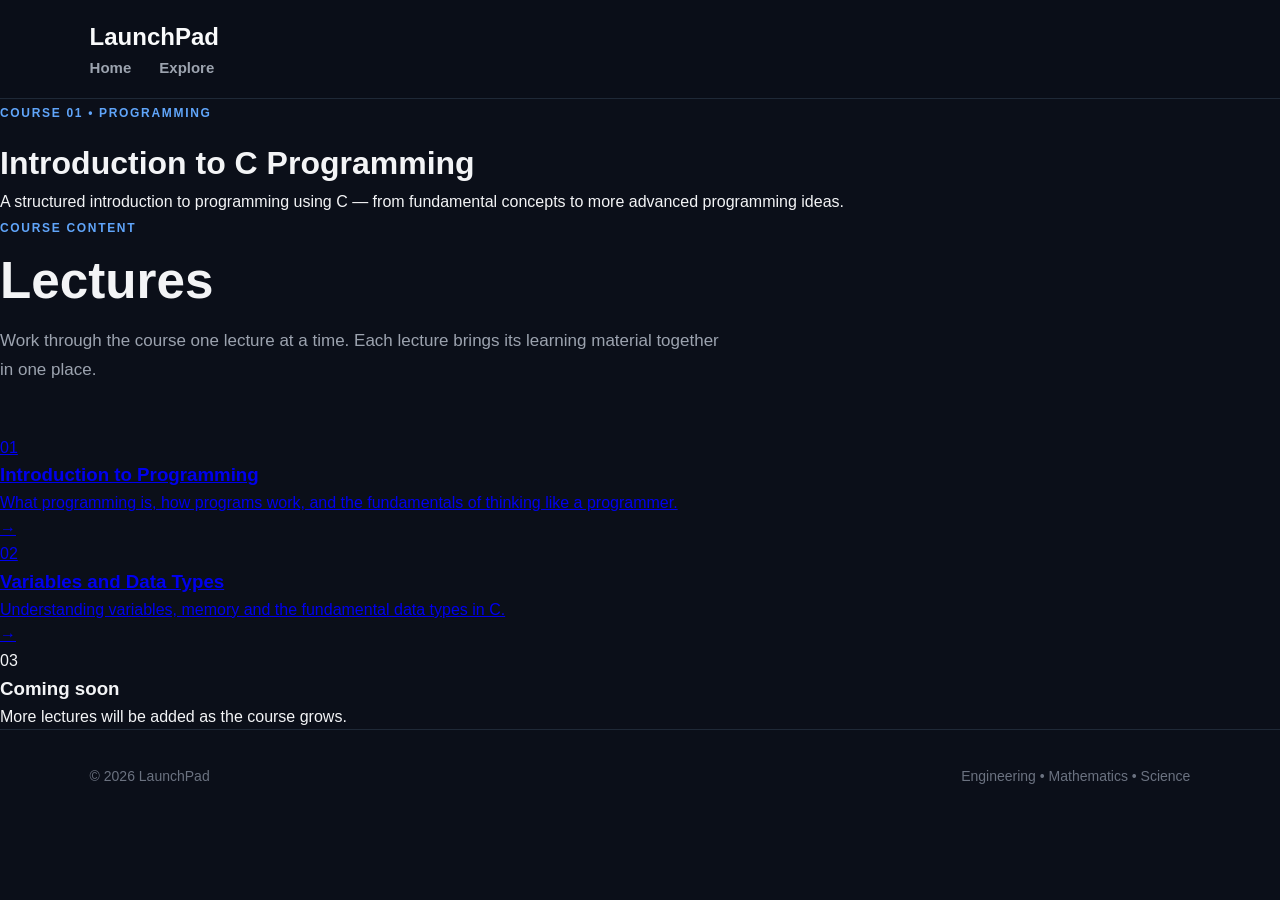
==== courses/introduction-to-c/index.html @ 58fcade0 "Create index.html" ====
<!DOCTYPE html>
<html lang="en">
<head>

    <meta charset="UTF-8">

    <meta name="viewport"
          content="width=device-width, initial-scale=1.0">

    <title>Introduction to C Programming — LaunchPad</title>

    <link rel="stylesheet"
          href="../../css/style.css">

</head>

<body>


    <!-- Navigation -->

    <nav class="navbar">

        <div class="nav-container">

            <a href="../../index.html"
               class="logo">
                LaunchPad
            </a>

            <div class="nav-links">

                <a href="../../index.html">
                    Home
                </a>

                <a href="../../explore.html">
                    Explore
                </a>

            </div>

        </div>

    </nav>


    <!-- Course Header -->

    <header class="course-header">

        <span class="section-label">
            COURSE 01 • PROGRAMMING
        </span>

        <h1>
            Introduction to C Programming
        </h1>

        <p>
            A structured introduction to programming using C —
            from fundamental concepts to more advanced programming
            ideas.
        </p>

    </header>


    <!-- Lectures -->

    <main class="lecture-list-section">

        <div class="section-heading">

            <span class="section-label">
                COURSE CONTENT
            </span>

            <h2>
                Lectures
            </h2>

            <p>
                Work through the course one lecture at a time.
                Each lecture brings its learning material together
                in one place.
            </p>

        </div>


        <div class="lecture-list">


            <!-- Lecture 1 -->

            <a href="lecture-01.html"
               class="lecture-card">

                <div class="lecture-number">
                    01
                </div>

                <div class="lecture-info">

                    <h3>
                        Introduction to Programming
                    </h3>

                    <p>
                        What programming is, how programs work,
                        and the fundamentals of thinking like a programmer.
                    </p>

                </div>

                <div class="lecture-arrow">
                    →
                </div>

            </a>


            <!-- Lecture 2 -->

            <a href="lecture-02.html"
               class="lecture-card">

                <div class="lecture-number">
                    02
                </div>

                <div class="lecture-info">

                    <h3>
                        Variables and Data Types
                    </h3>

                    <p>
                        Understanding variables, memory and the
                        fundamental data types in C.
                    </p>

                </div>

                <div class="lecture-arrow">
                    →
                </div>

            </a>


            <!-- Future lecture -->

            <div class="lecture-card lecture-placeholder">

                <div class="lecture-number">
                    03
                </div>

                <div class="lecture-info">

                    <h3>
                        Coming soon
                    </h3>

                    <p>
                        More lectures will be added as the course grows.
                    </p>

                </div>

            </div>


        </div>

    </main>


    <footer class="footer">

        <p>
            © 2026 LaunchPad
        </p>

        <p>
            Engineering • Mathematics • Science
        </p>

    </footer>


</body>
</html>
---- css/style.css ----
* {
    margin: 0;
    padding: 0;
    box-sizing: border-box;
}

html {
    scroll-behavior: smooth;
}

body {
    font-family: -apple-system, BlinkMacSystemFont, "Segoe UI",
                 Roboto, Helvetica, Arial, sans-serif;

    background: #0b0f19;
    color: #f3f4f6;

    line-height: 1.6;
}

/* =========================
   NAVIGATION
========================= */

nav {
    position: sticky;
    top: 0;
    z-index: 1000;

    display: flex;
    align-items: center;
    justify-content: space-between;

    padding: 18px 7%;

    background: rgba(11, 15, 25, 0.88);
    backdrop-filter: blur(14px);

    border-bottom: 1px solid #1f2937;
}

.logo {
    font-size: 24px;
    font-weight: 800;

    text-decoration: none;
    color: #f9fafb;
}

.logo span {
    color: #3b82f6;
}

.nav-links {
    display: flex;
    gap: 28px;

    list-style: none;
}

.nav-links a {
    text-decoration: none;
    color: #9ca3af;

    font-size: 15px;
    font-weight: 600;

    transition: 0.2s;
}

.nav-links a:hover {
    color: #60a5fa;
}

/* =========================
   HERO
========================= */

.hero {
    min-height: 78vh;

    display: flex;
    align-items: center;

    padding: 80px 7%;

    background:
        radial-gradient(
            circle at 80% 20%,
            rgba(37, 99, 235, 0.18),
            transparent 32%
        ),
        radial-gradient(
            circle at 20% 80%,
            rgba(79, 70, 229, 0.12),
            transparent 30%
        );
}

.hero-content {
    max-width: 850px;
}

.badge {
    display: inline-block;

    padding: 7px 14px;
    margin-bottom: 22px;

    border-radius: 999px;

    background: rgba(37, 99, 235, 0.12);
    color: #60a5fa;

    border: 1px solid rgba(96, 165, 250, 0.2);

    font-size: 13px;
    font-weight: 700;
}

.hero h1 {
    font-size: clamp(48px, 8vw, 88px);

    line-height: 0.95;

    letter-spacing: -4px;

    margin-bottom: 28px;
}

.hero h1 span {
    color: #3b82f6;
}

.hero p {
    max-width: 680px;

    font-size: 20px;

    color: #9ca3af;

    margin-bottom: 35px;
}

.buttons {
    display: flex;
    gap: 14px;

    flex-wrap: wrap;
}

.button {
    display: inline-block;

    padding: 13px 22px;

    border-radius: 10px;

    text-decoration: none;

    font-weight: 700;

    transition: 0.2s;
}

.primary {
    background: #2563eb;
    color: white;
}

.primary:hover {
    background: #3b82f6;
    transform: translateY(-2px);
}

.secondary {
    background: #111827;
    color: #f3f4f6;

    border: 1px solid #374151;
}

.secondary:hover {
    border-color: #60a5fa;
}

/* =========================
   SECTIONS
========================= */

section {
    padding: 90px 7%;
}

.section-heading {
    max-width: 700px;

    margin-bottom: 45px;
}

.section-heading h2 {
    font-size: 38px;

    margin-bottom: 10px;
}

.section-heading p {
    color: #9ca3af;

    font-size: 17px;
}

/* =========================
   CONTENT CARDS
========================= */

.content-grid {
    display: grid;

    grid-template-columns: repeat(3, 1fr);

    gap: 20px;
}

.content-card {
    background: #111827;

    padding: 28px;

    border-radius: 16px;

    border: 1px solid #1f2937;

    transition: 0.25s;
}

.content-card:hover {
    transform: translateY(-4px);

    border-color: #374151;

    background: #151e2e;
}

.content-card .icon {
    font-size: 30px;

    margin-bottom: 15px;
}

.content-card h3 {
    margin-bottom: 8px;
}

.content-card p {
    color: #9ca3af;
}

/* =========================
   EXPLORE PAGE
========================= */

.page-header {
    padding: 90px 7% 50px;

    background:
        radial-gradient(
            circle at 80% 20%,
            rgba(37, 99, 235, 0.15),
            transparent 30%
        );
}

.page-header h1 {
    font-size: clamp(42px, 7vw, 72px);

    letter-spacing: -3px;

    margin-bottom: 15px;
}

.page-header p {
    color: #9ca3af;

    max-width: 700px;

    font-size: 18px;
}

.category {
    margin-bottom: 70px;
}

.category h2 {
    font-size: 30px;

    margin-bottom: 25px;
}

.topic-grid {
    display: grid;

    grid-template-columns: repeat(3, 1fr);

    gap: 18px;
}

.topic-card {
    display: block;

    padding: 25px;

    background: #111827;

    border: 1px solid #1f2937;

    border-radius: 14px;

    color: #f3f4f6;

    text-decoration: none;

    transition: 0.2s;
}

.topic-card:hover {
    transform: translateY(-4px);

    border-color: #3b82f6;

    background: #151e2e;
}

.topic-card h3 {
    margin-bottom: 7px;
}

.topic-card p {
    color: #9ca3af;

    font-size: 14px;
}

/* =========================
   CTA
========================= */

.cta {
    margin: 20px 7% 90px;

    padding: 65px 40px;

    border-radius: 24px;

    background:
        radial-gradient(
            circle at 50% 0%,
            rgba(37, 99, 235, 0.2),
            transparent 55%
        ),
        #111827;

    border: 1px solid #1f2937;

    text-align: center;
}

.cta h2 {
    font-size: 40px;

    margin-bottom: 15px;
}

.cta p {
    max-width: 650px;

    margin: 0 auto 28px;

    color: #9ca3af;
}

/* =========================
   FOOTER
========================= */

footer {
    padding: 35px 7%;

    border-top: 1px solid #1f2937;

    display: flex;

    justify-content: space-between;

    color: #6b7280;

    font-size: 14px;
}

/* =========================
   MOBILE
========================= */

@media (max-width: 800px) {

    .nav-links {
        display: none;
    }

    .hero {
        min-height: 70vh;

        padding-top: 60px;
    }

    .hero h1 {
        letter-spacing: -2px;
    }

    .hero p {
        font-size: 18px;
    }

    .content-grid,
    .topic-grid {
        grid-template-columns: 1fr;
    }

    section {
        padding: 65px 6%;
    }

    .page-header {
        padding: 65px 6% 35px;
    }

    .cta {
        margin: 10px 6% 60px;
    }

    footer {
        flex-direction: column;

        gap: 10px;
    }
}
/* =========================================
   NEW HOMEPAGE SECTIONS
   ========================================= */

.section {
    max-width: 1100px;
    margin: 0 auto;
    padding: 100px 24px;
}

.section-heading {
    max-width: 720px;
    margin-bottom: 50px;
}

.section-label {
    display: inline-block;
    margin-bottom: 14px;

    font-size: 0.75rem;
    font-weight: 700;
    letter-spacing: 0.14em;

    color: #60a5fa;
}

.section-heading h2 {
    margin: 0 0 18px;

    font-size: clamp(2rem, 5vw, 3.2rem);
    line-height: 1.1;
}

.section-heading p {
    margin: 0;

    color: #9ca3af;
    line-height: 1.7;
}


/* Feature Cards */

.feature-grid {
    display: grid;

    grid-template-columns:
        repeat(3, 1fr);

    gap: 22px;
}

.feature-card {
    padding: 30px;

    background: #111827;

    border: 1px solid #1f2937;

    border-radius: 16px;

    transition:
        transform 0.2s ease,
        border-color 0.2s ease;
}

.feature-card:hover {
    transform: translateY(-4px);
    border-color: #374151;
}

.feature-icon {
    font-size: 2rem;
    margin-bottom: 20px;
}

.feature-card h3 {
    margin: 0 0 10px;

    font-size: 1.2rem;
}

.feature-card p {
    margin: 0;

    color: #9ca3af;

    line-height: 1.7;
}


/* =========================================
   LEARNING PATH
   ========================================= */

.example-section {
    padding-top: 40px;
}

.learning-path {
    max-width: 800px;
}

.path-step {
    display: flex;
    align-items: flex-start;

    gap: 22px;

    padding: 20px 0;
}

.path-number {
    display: flex;

    align-items: center;
    justify-content: center;

    min-width: 46px;
    height: 46px;

    border-radius: 50%;

    background: #172554;

    color: #60a5fa;

    font-size: 0.85rem;
    font-weight: 700;
}

.path-step h3 {
    margin: 2px 0 8px;

    font-size: 1.15rem;
}

.path-step p {
    margin: 0;

    color: #9ca3af;

    line-height: 1.6;
}

.path-line {
    width: 1px;
    height: 28px;

    margin-left: 23px;

    background: #1f2937;
}


/* =========================================
   CTA
   ========================================= */

.cta-section {
    max-width: 1100px;

    margin: 0 auto;

    padding: 80px 24px;
}

.cta-content {
    padding: 70px 40px;

    text-align: center;

    background:
        radial-gradient(
            circle at top,
            rgba(37, 99, 235, 0.18),
            transparent 60%
        ),
        #111827;

    border: 1px solid #1f2937;

    border-radius: 24px;
}

.cta-content h2 {
    margin: 0 0 18px;

    font-size: clamp(2rem, 5vw, 3rem);
}

.cta-content p {
    max-width: 600px;

    margin: 0 auto 30px;

    color: #9ca3af;

    line-height: 1.7;
}


/* =========================================
   EXPLORE / COURSE LIBRARY
   ========================================= */

.explore-header {
    max-width: 900px;

    margin: 0 auto;

    padding: 100px 24px 70px;

    text-align: center;
}

.explore-header h1 {
    margin: 15px 0 20px;

    font-size: clamp(3rem, 8vw, 5rem);

    line-height: 1;
}

.explore-header p {
    max-width: 680px;

    margin: 0 auto;

    color: #9ca3af;

    line-height: 1.7;
    font-size: 1.05rem;
}

.courses-section {
    max-width: 1100px;

    margin: 0 auto;

    padding: 20px 24px 100px;
}

.course-grid {
    display: grid;

    grid-template-columns:
        repeat(2, 1fr);

    gap: 24px;
}

.course-card {
    display: block;

    padding: 30px;

    background: #111827;

    border: 1px solid #1f2937;

    border-radius: 18px;

    color: inherit;

    text-decoration: none;

    transition:
        transform 0.2s ease,
        border-color 0.2s ease,
        background 0.2s ease;
}

.course-card:hover {
    transform: translateY(-5px);

    border-color: #3b82f6;

    background: #131c2e;
}

.course-card-top {
    display: flex;

    align-items: center;
    justify-content: space-between;

    margin-bottom: 35px;
}

.course-number {
    font-size: 0.7rem;

    font-weight: 700;

    letter-spacing: 0.12em;

    color: #60a5fa;
}

.course-arrow {
    font-size: 1.4rem;

    color: #60a5fa;
}

.course-card h3 {
    margin: 0 0 14px;

    font-size: 1.5rem;

    line-height: 1.3;
}

.course-card p {
    margin: 0 0 25px;

    color: #9ca3af;

    line-height: 1.7;
}

.course-meta {
    display: flex;

    gap: 8px;

    align-items: center;

    font-size: 0.8rem;

    color: #6b7280;
}

.course-card-placeholder {
    opacity: 0.55;

    cursor: default;
}

.course-card-placeholder:hover {
    transform: none;

    border-color: #1f2937;

    background: #111827;
}


/* =========================================
   MOBILE
   ========================================= */

@media (max-width: 800px) {

    .feature-grid {
        grid-template-columns: 1fr;
    }

    .course-grid {
        grid-template-columns: 1fr;
    }

    .section {
        padding: 75px 20px;
    }

    .cta-section {
        padding: 60px 20px;
    }

    .cta-content {
        padding: 50px 25px;
    }

    .path-step {
        gap: 16px;
    }

}
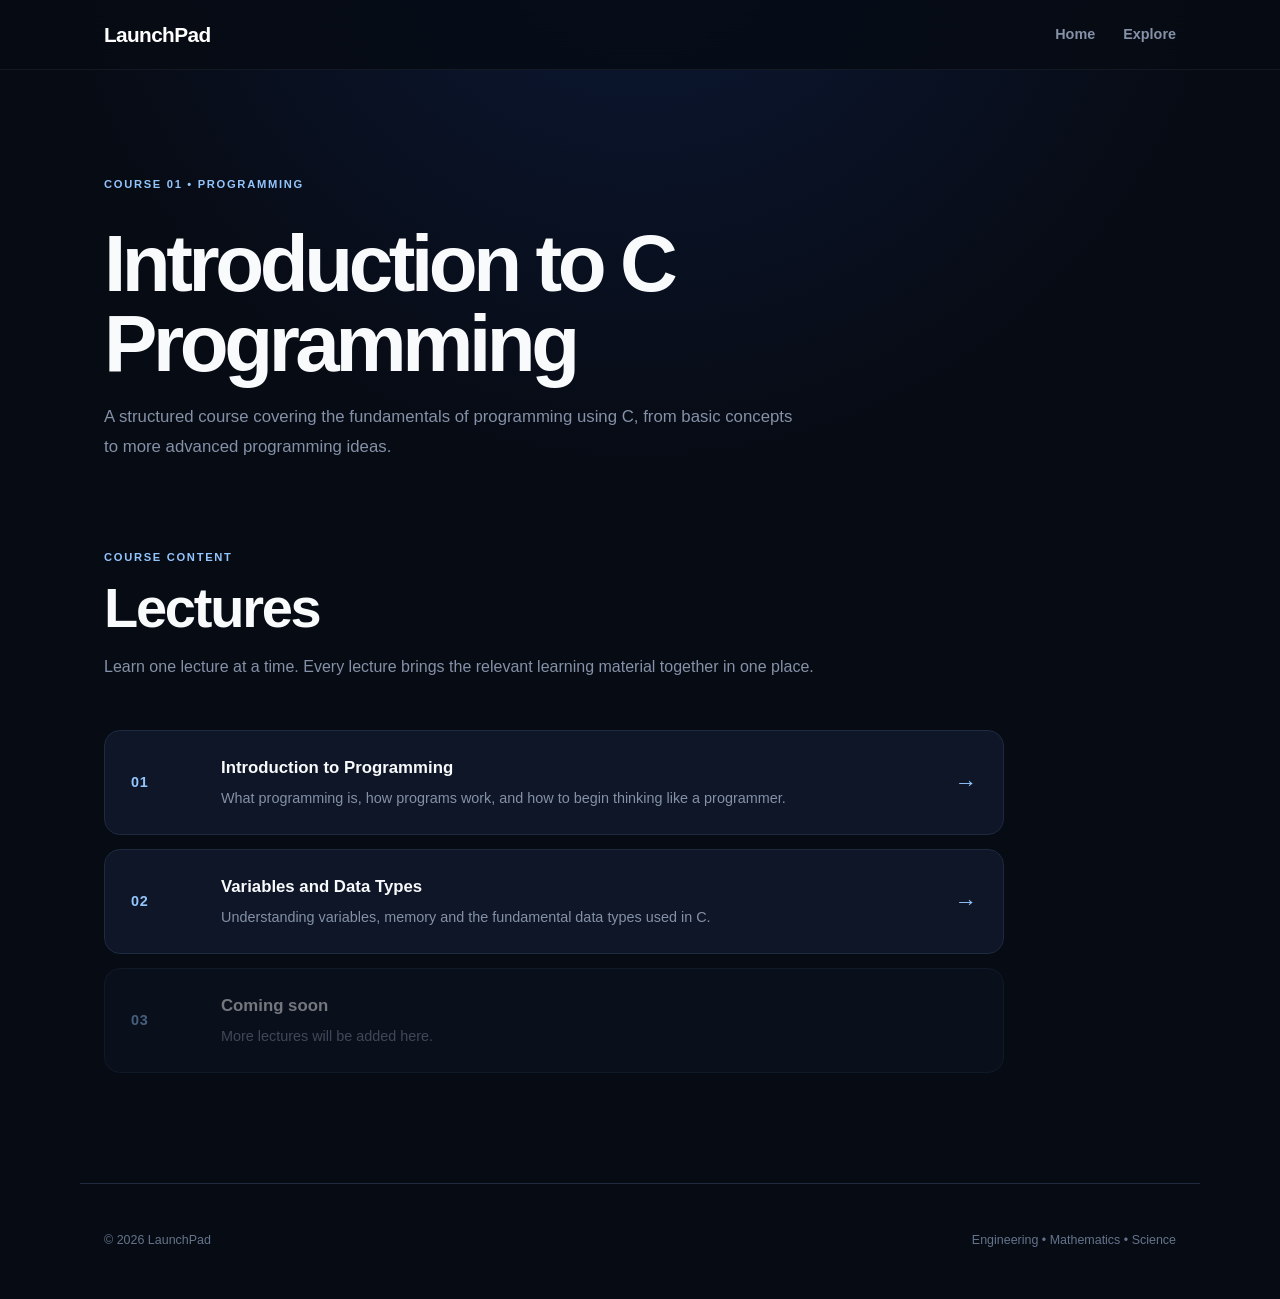
==== commit 58759903: "Update index.html" ====
--- a/courses/introduction-to-c/index.html
+++ b/courses/introduction-to-c/index.html
@@ -1,5 +1,6 @@
 <!DOCTYPE html>
 <html lang="en">
+
 <head>
 
     <meta charset="UTF-8">
@@ -16,8 +17,6 @@
 
 <body>
 
-
-    <!-- Navigation -->
 
     <nav class="navbar">
 
@@ -45,8 +44,6 @@
     </nav>
 
 
-    <!-- Course Header -->
-
     <header class="course-header">
 
         <span class="section-label">
@@ -58,15 +55,13 @@
         </h1>
 
         <p>
-            A structured introduction to programming using C —
-            from fundamental concepts to more advanced programming
-            ideas.
+            A structured course covering the fundamentals of
+            programming using C, from basic concepts to more
+            advanced programming ideas.
         </p>
 
     </header>
 
-
-    <!-- Lectures -->
 
     <main class="lecture-list-section">
 
@@ -81,9 +76,8 @@
             </h2>
 
             <p>
-                Work through the course one lecture at a time.
-                Each lecture brings its learning material together
-                in one place.
+                Learn one lecture at a time. Every lecture brings
+                the relevant learning material together in one place.
             </p>
 
         </div>
@@ -91,8 +85,6 @@
 
         <div class="lecture-list">
 
-
-            <!-- Lecture 1 -->
 
             <a href="lecture-01.html"
                class="lecture-card">
@@ -109,7 +101,7 @@
 
                     <p>
                         What programming is, how programs work,
-                        and the fundamentals of thinking like a programmer.
+                        and how to begin thinking like a programmer.
                     </p>
 
                 </div>
@@ -120,8 +112,6 @@
 
             </a>
 
-
-            <!-- Lecture 2 -->
 
             <a href="lecture-02.html"
                class="lecture-card">
@@ -138,7 +128,7 @@
 
                     <p>
                         Understanding variables, memory and the
-                        fundamental data types in C.
+                        fundamental data types used in C.
                     </p>
 
                 </div>
@@ -149,8 +139,6 @@
 
             </a>
 
-
-            <!-- Future lecture -->
 
             <div class="lecture-card lecture-placeholder">
 
@@ -165,7 +153,7 @@
                     </h3>
 
                     <p>
-                        More lectures will be added as the course grows.
+                        More lectures will be added here.
                     </p>
 
                 </div>
@@ -192,4 +180,5 @@
 
 
 </body>
+
 </html>
--- a/css/style.css
+++ b/css/style.css
@@ -1,6 +1,33 @@
+/* =========================================================
+   LAUNCHPAD — GLOBAL DESIGN
+   ========================================================= */
+
+:root {
+    --bg: #070b14;
+    --bg-soft: #0b1120;
+    --card: #0e1627;
+    --card-hover: #121d32;
+
+    --border: #1d2a40;
+    --border-bright: #2d405f;
+
+    --text: #f8fafc;
+    --text-soft: #cbd5e1;
+    --muted: #8491a7;
+
+    --accent: #60a5fa;
+    --accent-bright: #93c5fd;
+    --accent-dark: #2563eb;
+
+    --max-width: 1120px;
+}
+
+
+/* =========================================================
+   RESET
+   ========================================================= */
+
 * {
-    margin: 0;
-    padding: 0;
     box-sizing: border-box;
 }
 
@@ -9,707 +36,746 @@
 }
 
 body {
-    font-family: -apple-system, BlinkMacSystemFont, "Segoe UI",
-                 Roboto, Helvetica, Arial, sans-serif;
-
-    background: #0b0f19;
-    color: #f3f4f6;
+    margin: 0;
+
+    background:
+        radial-gradient(
+            circle at 50% -10%,
+            rgba(37, 99, 235, 0.16),
+            transparent 38%
+        ),
+        var(--bg);
+
+    color: var(--text);
+
+    font-family:
+        -apple-system,
+        BlinkMacSystemFont,
+        "Segoe UI",
+        Roboto,
+        Helvetica,
+        Arial,
+        sans-serif;
 
     line-height: 1.6;
 }
 
-/* =========================
+a {
+    color: inherit;
+    text-decoration: none;
+}
+
+
+/* =========================================================
    NAVIGATION
-========================= */
-
-nav {
+   ========================================================= */
+
+.navbar {
     position: sticky;
     top: 0;
-    z-index: 1000;
+    z-index: 100;
+
+    background: rgba(7, 11, 20, 0.82);
+
+    border-bottom: 1px solid rgba(255, 255, 255, 0.06);
+
+    backdrop-filter: blur(18px);
+}
+
+.nav-container {
+    max-width: var(--max-width);
+
+    margin: auto;
+
+    padding: 18px 24px;
 
     display: flex;
     align-items: center;
     justify-content: space-between;
-
-    padding: 18px 7%;
-
-    background: rgba(11, 15, 25, 0.88);
-    backdrop-filter: blur(14px);
-
-    border-bottom: 1px solid #1f2937;
 }
 
 .logo {
-    font-size: 24px;
+    font-size: 1.3rem;
     font-weight: 800;
 
-    text-decoration: none;
-    color: #f9fafb;
-}
-
-.logo span {
-    color: #3b82f6;
+    letter-spacing: -0.03em;
+
+    color: white;
 }
 
 .nav-links {
     display: flex;
+    align-items: center;
+
     gap: 28px;
-
-    list-style: none;
 }
 
 .nav-links a {
-    text-decoration: none;
-    color: #9ca3af;
-
-    font-size: 15px;
+    color: var(--muted);
+
+    font-size: 0.9rem;
     font-weight: 600;
 
-    transition: 0.2s;
-}
-
-.nav-links a:hover {
-    color: #60a5fa;
-}
-
-/* =========================
+    transition: color 0.2s ease;
+}
+
+.nav-links a:hover,
+.nav-links a.active {
+    color: white;
+}
+
+
+/* =========================================================
    HERO
-========================= */
+   ========================================================= */
 
 .hero {
-    min-height: 78vh;
+    position: relative;
+
+    overflow: hidden;
+
+    min-height: 680px;
 
     display: flex;
     align-items: center;
-
-    padding: 80px 7%;
+    justify-content: center;
+
+    text-align: center;
+
+    padding: 100px 24px 120px;
+}
+
+.hero::before {
+    content: "";
+
+    position: absolute;
+
+    width: 700px;
+    height: 700px;
+
+    left: 50%;
+    top: 0;
+
+    transform: translateX(-50%);
 
     background:
         radial-gradient(
-            circle at 80% 20%,
-            rgba(37, 99, 235, 0.18),
-            transparent 32%
+            circle,
+            rgba(59, 130, 246, 0.18),
+            transparent 65%
+        );
+
+    pointer-events: none;
+}
+
+.hero-content {
+    position: relative;
+
+    max-width: 850px;
+}
+
+.hero-badge {
+    display: inline-block;
+
+    padding: 7px 13px;
+
+    border: 1px solid #29466e;
+
+    border-radius: 999px;
+
+    background: rgba(37, 99, 235, 0.10);
+
+    color: var(--accent-bright);
+
+    font-size: 0.72rem;
+    font-weight: 800;
+
+    letter-spacing: 0.13em;
+}
+
+.hero h1 {
+    margin: 28px 0 24px;
+
+    font-size: clamp(4rem, 10vw, 7.5rem);
+
+    line-height: 0.9;
+
+    letter-spacing: -0.07em;
+}
+
+.hero h1 span {
+    color: var(--accent);
+}
+
+.hero p {
+    max-width: 720px;
+
+    margin: auto;
+
+    color: var(--text-soft);
+
+    font-size: 1.08rem;
+
+    line-height: 1.8;
+}
+
+.hero-buttons {
+    display: flex;
+
+    justify-content: center;
+
+    gap: 14px;
+
+    margin-top: 38px;
+
+    flex-wrap: wrap;
+}
+
+
+/* =========================================================
+   BUTTONS
+   ========================================================= */
+
+.btn {
+    display: inline-flex;
+
+    align-items: center;
+    justify-content: center;
+
+    min-height: 48px;
+
+    padding: 0 22px;
+
+    border-radius: 10px;
+
+    font-size: 0.9rem;
+    font-weight: 700;
+
+    transition:
+        transform 0.2s ease,
+        background 0.2s ease,
+        border-color 0.2s ease;
+}
+
+.btn:hover {
+    transform: translateY(-2px);
+}
+
+.btn-primary {
+    background: #3b82f6;
+
+    color: white;
+
+    box-shadow:
+        0 8px 30px rgba(37, 99, 235, 0.25);
+}
+
+.btn-primary:hover {
+    background: #60a5fa;
+}
+
+.btn-secondary {
+    background: rgba(255, 255, 255, 0.04);
+
+    border: 1px solid var(--border-bright);
+
+    color: white;
+}
+
+.btn-secondary:hover {
+    background: rgba(255, 255, 255, 0.08);
+}
+
+
+/* =========================================================
+   GENERAL SECTIONS
+   ========================================================= */
+
+.section {
+    max-width: var(--max-width);
+
+    margin: auto;
+
+    padding: 100px 24px;
+}
+
+.section-heading {
+    max-width: 720px;
+
+    margin-bottom: 48px;
+}
+
+.section-label {
+    display: inline-block;
+
+    margin-bottom: 12px;
+
+    color: var(--accent-bright);
+
+    font-size: 0.7rem;
+    font-weight: 800;
+
+    letter-spacing: 0.15em;
+}
+
+.section-heading h2 {
+    margin: 0 0 16px;
+
+    font-size: clamp(2.2rem, 5vw, 3.5rem);
+
+    line-height: 1.05;
+
+    letter-spacing: -0.04em;
+}
+
+.section-heading p {
+    margin: 0;
+
+    color: var(--muted);
+
+    font-size: 1rem;
+
+    line-height: 1.8;
+}
+
+
+/* =========================================================
+   FEATURE CARDS
+   ========================================================= */
+
+.feature-grid {
+    display: grid;
+
+    grid-template-columns: repeat(3, 1fr);
+
+    gap: 18px;
+}
+
+.feature-card {
+    min-height: 230px;
+
+    padding: 30px;
+
+    background:
+        linear-gradient(
+            145deg,
+            rgba(255,255,255,0.035),
+            rgba(255,255,255,0.01)
         ),
-        radial-gradient(
-            circle at 20% 80%,
-            rgba(79, 70, 229, 0.12),
-            transparent 30%
-        );
-}
-
-.hero-content {
-    max-width: 850px;
-}
-
-.badge {
-    display: inline-block;
-
-    padding: 7px 14px;
+        var(--card);
+
+    border: 1px solid var(--border);
+
+    border-radius: 18px;
+
+    transition:
+        transform 0.2s ease,
+        border-color 0.2s ease;
+}
+
+.feature-card:hover {
+    transform: translateY(-5px);
+
+    border-color: #36557d;
+}
+
+.feature-icon {
     margin-bottom: 22px;
 
-    border-radius: 999px;
-
-    background: rgba(37, 99, 235, 0.12);
-    color: #60a5fa;
-
-    border: 1px solid rgba(96, 165, 250, 0.2);
-
-    font-size: 13px;
-    font-weight: 700;
-}
-
-.hero h1 {
-    font-size: clamp(48px, 8vw, 88px);
-
-    line-height: 0.95;
-
-    letter-spacing: -4px;
-
-    margin-bottom: 28px;
-}
-
-.hero h1 span {
-    color: #3b82f6;
-}
-
-.hero p {
-    max-width: 680px;
-
-    font-size: 20px;
-
-    color: #9ca3af;
-
-    margin-bottom: 35px;
-}
-
-.buttons {
-    display: flex;
-    gap: 14px;
-
-    flex-wrap: wrap;
-}
-
-.button {
-    display: inline-block;
-
-    padding: 13px 22px;
-
-    border-radius: 10px;
-
-    text-decoration: none;
-
-    font-weight: 700;
-
-    transition: 0.2s;
-}
-
-.primary {
-    background: #2563eb;
-    color: white;
-}
-
-.primary:hover {
-    background: #3b82f6;
-    transform: translateY(-2px);
-}
-
-.secondary {
-    background: #111827;
-    color: #f3f4f6;
-
-    border: 1px solid #374151;
-}
-
-.secondary:hover {
-    border-color: #60a5fa;
-}
-
-/* =========================
-   SECTIONS
-========================= */
-
-section {
-    padding: 90px 7%;
-}
-
-.section-heading {
-    max-width: 700px;
-
-    margin-bottom: 45px;
-}
-
-.section-heading h2 {
-    font-size: 38px;
-
-    margin-bottom: 10px;
-}
-
-.section-heading p {
-    color: #9ca3af;
-
-    font-size: 17px;
-}
-
-/* =========================
-   CONTENT CARDS
-========================= */
-
-.content-grid {
-    display: grid;
-
-    grid-template-columns: repeat(3, 1fr);
+    font-size: 2rem;
+}
+
+.feature-card h3 {
+    margin: 0 0 10px;
+
+    font-size: 1.2rem;
+}
+
+.feature-card p {
+    margin: 0;
+
+    color: var(--muted);
+
+    line-height: 1.7;
+}
+
+
+/* =========================================================
+   LEARNING PATH
+   ========================================================= */
+
+.learning-path {
+    max-width: 820px;
+
+    padding: 8px;
+
+    background: rgba(255,255,255,0.015);
+
+    border: 1px solid var(--border);
+
+    border-radius: 20px;
+}
+
+.path-step {
+    display: flex;
+
+    align-items: flex-start;
 
     gap: 20px;
-}
-
-.content-card {
-    background: #111827;
-
-    padding: 28px;
-
-    border-radius: 16px;
-
-    border: 1px solid #1f2937;
-
-    transition: 0.25s;
-}
-
-.content-card:hover {
-    transform: translateY(-4px);
-
-    border-color: #374151;
-
-    background: #151e2e;
-}
-
-.content-card .icon {
-    font-size: 30px;
-
-    margin-bottom: 15px;
-}
-
-.content-card h3 {
-    margin-bottom: 8px;
-}
-
-.content-card p {
-    color: #9ca3af;
-}
-
-/* =========================
-   EXPLORE PAGE
-========================= */
-
-.page-header {
-    padding: 90px 7% 50px;
-
-    background:
-        radial-gradient(
-            circle at 80% 20%,
-            rgba(37, 99, 235, 0.15),
-            transparent 30%
-        );
-}
-
-.page-header h1 {
-    font-size: clamp(42px, 7vw, 72px);
-
-    letter-spacing: -3px;
-
-    margin-bottom: 15px;
-}
-
-.page-header p {
-    color: #9ca3af;
-
-    max-width: 700px;
-
-    font-size: 18px;
-}
-
-.category {
-    margin-bottom: 70px;
-}
-
-.category h2 {
-    font-size: 30px;
-
-    margin-bottom: 25px;
-}
-
-.topic-grid {
-    display: grid;
-
-    grid-template-columns: repeat(3, 1fr);
-
-    gap: 18px;
-}
-
-.topic-card {
-    display: block;
-
-    padding: 25px;
-
-    background: #111827;
-
-    border: 1px solid #1f2937;
-
-    border-radius: 14px;
-
-    color: #f3f4f6;
-
-    text-decoration: none;
-
-    transition: 0.2s;
-}
-
-.topic-card:hover {
-    transform: translateY(-4px);
-
-    border-color: #3b82f6;
-
-    background: #151e2e;
-}
-
-.topic-card h3 {
-    margin-bottom: 7px;
-}
-
-.topic-card p {
-    color: #9ca3af;
-
-    font-size: 14px;
-}
-
-/* =========================
+
+    padding: 24px;
+}
+
+.path-number {
+    flex-shrink: 0;
+
+    width: 44px;
+    height: 44px;
+
+    display: flex;
+
+    align-items: center;
+    justify-content: center;
+
+    border-radius: 12px;
+
+    background: #12264a;
+
+    color: var(--accent-bright);
+
+    font-size: 0.8rem;
+    font-weight: 800;
+}
+
+.path-step h3 {
+    margin: 0 0 5px;
+
+    font-size: 1.05rem;
+}
+
+.path-step p {
+    margin: 0;
+
+    color: var(--muted);
+}
+
+.path-line {
+    height: 1px;
+
+    margin: 0 24px;
+
+    background: var(--border);
+}
+
+
+/* =========================================================
    CTA
-========================= */
-
-.cta {
-    margin: 20px 7% 90px;
-
-    padding: 65px 40px;
-
-    border-radius: 24px;
+   ========================================================= */
+
+.cta-section {
+    max-width: var(--max-width);
+
+    margin: auto;
+
+    padding: 60px 24px 100px;
+}
+
+.cta-content {
+    padding: 80px 30px;
+
+    text-align: center;
 
     background:
         radial-gradient(
             circle at 50% 0%,
-            rgba(37, 99, 235, 0.2),
-            transparent 55%
-        ),
-        #111827;
-
-    border: 1px solid #1f2937;
-
-    text-align: center;
-}
-
-.cta h2 {
-    font-size: 40px;
-
-    margin-bottom: 15px;
-}
-
-.cta p {
-    max-width: 650px;
-
-    margin: 0 auto 28px;
-
-    color: #9ca3af;
-}
-
-/* =========================
-   FOOTER
-========================= */
-
-footer {
-    padding: 35px 7%;
-
-    border-top: 1px solid #1f2937;
-
-    display: flex;
-
-    justify-content: space-between;
-
-    color: #6b7280;
-
-    font-size: 14px;
-}
-
-/* =========================
-   MOBILE
-========================= */
-
-@media (max-width: 800px) {
-
-    .nav-links {
-        display: none;
-    }
-
-    .hero {
-        min-height: 70vh;
-
-        padding-top: 60px;
-    }
-
-    .hero h1 {
-        letter-spacing: -2px;
-    }
-
-    .hero p {
-        font-size: 18px;
-    }
-
-    .content-grid,
-    .topic-grid {
-        grid-template-columns: 1fr;
-    }
-
-    section {
-        padding: 65px 6%;
-    }
-
-    .page-header {
-        padding: 65px 6% 35px;
-    }
-
-    .cta {
-        margin: 10px 6% 60px;
-    }
-
-    footer {
-        flex-direction: column;
-
-        gap: 10px;
-    }
-}
-/* =========================================
-   NEW HOMEPAGE SECTIONS
-   ========================================= */
-
-.section {
-    max-width: 1100px;
-    margin: 0 auto;
-    padding: 100px 24px;
-}
-
-.section-heading {
-    max-width: 720px;
-    margin-bottom: 50px;
-}
-
-.section-label {
-    display: inline-block;
-    margin-bottom: 14px;
-
-    font-size: 0.75rem;
-    font-weight: 700;
-    letter-spacing: 0.14em;
-
-    color: #60a5fa;
-}
-
-.section-heading h2 {
-    margin: 0 0 18px;
-
-    font-size: clamp(2rem, 5vw, 3.2rem);
-    line-height: 1.1;
-}
-
-.section-heading p {
-    margin: 0;
-
-    color: #9ca3af;
-    line-height: 1.7;
-}
-
-
-/* Feature Cards */
-
-.feature-grid {
-    display: grid;
-
-    grid-template-columns:
-        repeat(3, 1fr);
-
-    gap: 22px;
-}
-
-.feature-card {
-    padding: 30px;
-
-    background: #111827;
-
-    border: 1px solid #1f2937;
-
-    border-radius: 16px;
-
-    transition:
-        transform 0.2s ease,
-        border-color 0.2s ease;
-}
-
-.feature-card:hover {
-    transform: translateY(-4px);
-    border-color: #374151;
-}
-
-.feature-icon {
-    font-size: 2rem;
-    margin-bottom: 20px;
-}
-
-.feature-card h3 {
-    margin: 0 0 10px;
-
-    font-size: 1.2rem;
-}
-
-.feature-card p {
-    margin: 0;
-
-    color: #9ca3af;
-
-    line-height: 1.7;
-}
-
-
-/* =========================================
-   LEARNING PATH
-   ========================================= */
-
-.example-section {
-    padding-top: 40px;
-}
-
-.learning-path {
-    max-width: 800px;
-}
-
-.path-step {
-    display: flex;
-    align-items: flex-start;
-
-    gap: 22px;
-
-    padding: 20px 0;
-}
-
-.path-number {
-    display: flex;
-
-    align-items: center;
-    justify-content: center;
-
-    min-width: 46px;
-    height: 46px;
-
-    border-radius: 50%;
-
-    background: #172554;
-
-    color: #60a5fa;
-
-    font-size: 0.85rem;
-    font-weight: 700;
-}
-
-.path-step h3 {
-    margin: 2px 0 8px;
-
-    font-size: 1.15rem;
-}
-
-.path-step p {
-    margin: 0;
-
-    color: #9ca3af;
-
-    line-height: 1.6;
-}
-
-.path-line {
-    width: 1px;
-    height: 28px;
-
-    margin-left: 23px;
-
-    background: #1f2937;
-}
-
-
-/* =========================================
-   CTA
-   ========================================= */
-
-.cta-section {
-    max-width: 1100px;
-
-    margin: 0 auto;
-
-    padding: 80px 24px;
-}
-
-.cta-content {
-    padding: 70px 40px;
-
-    text-align: center;
-
-    background:
-        radial-gradient(
-            circle at top,
-            rgba(37, 99, 235, 0.18),
+            rgba(59,130,246,0.18),
             transparent 60%
         ),
-        #111827;
-
-    border: 1px solid #1f2937;
+        var(--card);
+
+    border: 1px solid var(--border);
 
     border-radius: 24px;
 }
 
 .cta-content h2 {
-    margin: 0 0 18px;
-
-    font-size: clamp(2rem, 5vw, 3rem);
+    margin: 0 0 15px;
+
+    font-size: clamp(2.2rem, 5vw, 3.4rem);
+
+    letter-spacing: -0.04em;
 }
 
 .cta-content p {
-    max-width: 600px;
+    max-width: 620px;
 
     margin: 0 auto 30px;
 
-    color: #9ca3af;
-
-    line-height: 1.7;
-}
-
-
-/* =========================================
-   EXPLORE / COURSE LIBRARY
-   ========================================= */
+    color: var(--muted);
+}
+
+
+/* =========================================================
+   EXPLORE PAGE
+   ========================================================= */
 
 .explore-header {
-    max-width: 900px;
-
-    margin: 0 auto;
-
-    padding: 100px 24px 70px;
+    max-width: 850px;
+
+    margin: auto;
+
+    padding: 110px 24px 70px;
 
     text-align: center;
 }
 
 .explore-header h1 {
-    margin: 15px 0 20px;
-
-    font-size: clamp(3rem, 8vw, 5rem);
-
-    line-height: 1;
+    margin: 25px 0 18px;
+
+    font-size: clamp(3.8rem, 9vw, 6rem);
+
+    line-height: 0.95;
+
+    letter-spacing: -0.06em;
 }
 
 .explore-header p {
     max-width: 680px;
 
-    margin: 0 auto;
-
-    color: #9ca3af;
-
-    line-height: 1.7;
-    font-size: 1.05rem;
-}
+    margin: auto;
+
+    color: var(--muted);
+
+    line-height: 1.8;
+}
+
+
+/* =========================================================
+   COURSE LIBRARY
+   ========================================================= */
 
 .courses-section {
-    max-width: 1100px;
-
-    margin: 0 auto;
-
-    padding: 20px 24px 100px;
+    max-width: var(--max-width);
+
+    margin: auto;
+
+    padding: 20px 24px 110px;
 }
 
 .course-grid {
     display: grid;
 
-    grid-template-columns:
-        repeat(2, 1fr);
-
-    gap: 24px;
+    grid-template-columns: repeat(2, 1fr);
+
+    gap: 20px;
 }
 
 .course-card {
+    position: relative;
+
     display: block;
 
-    padding: 30px;
-
-    background: #111827;
-
-    border: 1px solid #1f2937;
-
-    border-radius: 18px;
-
-    color: inherit;
-
-    text-decoration: none;
+    padding: 32px;
+
+    min-height: 290px;
+
+    overflow: hidden;
+
+    background:
+        linear-gradient(
+            145deg,
+            rgba(255,255,255,0.04),
+            rgba(255,255,255,0.01)
+        ),
+        var(--card);
+
+    border: 1px solid var(--border);
+
+    border-radius: 20px;
+
+    transition:
+        transform 0.25s ease,
+        border-color 0.25s ease,
+        box-shadow 0.25s ease;
+}
+
+.course-card::after {
+    content: "";
+
+    position: absolute;
+
+    width: 180px;
+    height: 180px;
+
+    right: -70px;
+    bottom: -80px;
+
+    border-radius: 50%;
+
+    background: rgba(59,130,246,0.08);
+
+    transition: transform 0.3s ease;
+}
+
+.course-card:hover {
+    transform: translateY(-6px);
+
+    border-color: #3d6090;
+
+    box-shadow:
+        0 20px 50px rgba(0,0,0,0.25);
+}
+
+.course-card:hover::after {
+    transform: scale(1.5);
+}
+
+.course-card-top {
+    position: relative;
+    z-index: 1;
+
+    display: flex;
+
+    justify-content: space-between;
+
+    margin-bottom: 48px;
+}
+
+.course-number {
+    color: var(--accent-bright);
+
+    font-size: 0.7rem;
+    font-weight: 800;
+
+    letter-spacing: 0.14em;
+}
+
+.course-arrow {
+    color: var(--accent-bright);
+
+    font-size: 1.5rem;
+}
+
+.course-card h3 {
+    position: relative;
+    z-index: 1;
+
+    margin: 0 0 14px;
+
+    font-size: 1.45rem;
+
+    line-height: 1.3;
+}
+
+.course-card p {
+    position: relative;
+    z-index: 1;
+
+    margin: 0 0 25px;
+
+    color: var(--muted);
+
+    line-height: 1.7;
+}
+
+.course-meta {
+    position: relative;
+    z-index: 1;
+
+    display: flex;
+
+    gap: 8px;
+
+    color: #64748b;
+
+    font-size: 0.78rem;
+}
+
+.course-card-placeholder {
+    opacity: 0.55;
+}
+
+.course-card-placeholder:hover {
+    transform: none;
+
+    border-color: var(--border);
+
+    box-shadow: none;
+}
+
+
+/* =========================================================
+   COURSE PAGE
+   ========================================================= */
+
+.course-header {
+    max-width: var(--max-width);
+
+    margin: auto;
+
+    padding: 100px 24px 60px;
+}
+
+.course-header h1 {
+    max-width: 850px;
+
+    margin: 18px 0;
+
+    font-size: clamp(2.8rem, 7vw, 5rem);
+
+    line-height: 1;
+
+    letter-spacing: -0.055em;
+}
+
+.course-header p {
+    max-width: 700px;
+
+    margin: 0;
+
+    color: var(--muted);
+
+    font-size: 1.05rem;
+
+    line-height: 1.8;
+}
+
+.lecture-list-section {
+    max-width: var(--max-width);
+
+    margin: auto;
+
+    padding: 20px 24px 110px;
+}
+
+.lecture-list {
+    display: flex;
+
+    flex-direction: column;
+
+    gap: 14px;
+
+    max-width: 900px;
+}
+
+.lecture-card {
+    width: 100%;
+
+    display: grid;
+
+    grid-template-columns: 70px 1fr 40px;
+
+    align-items: center;
+
+    gap: 20px;
+
+    padding: 24px 26px;
+
+    background: var(--card);
+
+    border: 1px solid var(--border);
+
+    border-radius: 16px;
 
     transition:
         transform 0.2s ease,
@@ -717,92 +783,223 @@
         background 0.2s ease;
 }
 
-.course-card:hover {
-    transform: translateY(-5px);
-
-    border-color: #3b82f6;
-
-    background: #131c2e;
-}
-
-.course-card-top {
-    display: flex;
+a.lecture-card:hover {
+    transform: translateX(5px);
+
+    border-color: #3d6090;
+
+    background: var(--card-hover);
+}
+
+.lecture-number {
+    color: var(--accent-bright);
+
+    font-size: 0.9rem;
+    font-weight: 800;
+
+    letter-spacing: 0.05em;
+}
+
+.lecture-info h3 {
+    margin: 0 0 5px;
+
+    font-size: 1.05rem;
+}
+
+.lecture-info p {
+    margin: 0;
+
+    color: var(--muted);
+
+    font-size: 0.9rem;
+}
+
+.lecture-arrow {
+    color: var(--accent-bright);
+
+    font-size: 1.4rem;
+
+    text-align: right;
+}
+
+.lecture-placeholder {
+    opacity: 0.45;
+}
+
+
+/* =========================================================
+   LECTURE PAGE
+   ========================================================= */
+
+.lecture-header {
+    max-width: 900px;
+
+    margin: auto;
+
+    padding: 90px 24px 50px;
+}
+
+.breadcrumb {
+    margin-bottom: 25px;
+
+    color: var(--accent-bright);
+
+    font-size: 0.8rem;
+    font-weight: 700;
+}
+
+.lecture-header h1 {
+    margin: 0 0 18px;
+
+    font-size: clamp(2.7rem, 6vw, 4.8rem);
+
+    line-height: 1;
+
+    letter-spacing: -0.055em;
+}
+
+.lecture-header p {
+    max-width: 700px;
+
+    margin: 0;
+
+    color: var(--muted);
+
+    font-size: 1.05rem;
+}
+
+.lecture-content {
+    max-width: 900px;
+
+    margin: auto;
+
+    padding: 20px 24px 100px;
+}
+
+.content-box {
+    margin-bottom: 24px;
+
+    padding: 30px;
+
+    background: var(--card);
+
+    border: 1px solid var(--border);
+
+    border-radius: 18px;
+}
+
+.content-box h2 {
+    margin-top: 0;
+
+    margin-bottom: 15px;
+
+    font-size: 1.5rem;
+}
+
+.content-box p {
+    color: var(--text-soft);
+
+    line-height: 1.8;
+}
+
+.video-placeholder {
+    display: flex;
+
+    min-height: 260px;
 
     align-items: center;
+    justify-content: center;
+
+    text-align: center;
+
+    background: #080d18;
+
+    border: 1px dashed #334155;
+
+    border-radius: 14px;
+
+    color: var(--muted);
+}
+
+.lecture-navigation {
+    display: flex;
+
     justify-content: space-between;
 
-    margin-bottom: 35px;
-}
-
-.course-number {
-    font-size: 0.7rem;
+    gap: 15px;
+
+    margin-top: 40px;
+}
+
+.lecture-navigation a {
+    display: inline-flex;
+
+    padding: 13px 18px;
+
+    border: 1px solid var(--border-bright);
+
+    border-radius: 10px;
+
+    color: var(--accent-bright);
 
     font-weight: 700;
-
-    letter-spacing: 0.12em;
-
-    color: #60a5fa;
-}
-
-.course-arrow {
-    font-size: 1.4rem;
-
-    color: #60a5fa;
-}
-
-.course-card h3 {
-    margin: 0 0 14px;
-
-    font-size: 1.5rem;
-
-    line-height: 1.3;
-}
-
-.course-card p {
-    margin: 0 0 25px;
-
-    color: #9ca3af;
-
-    line-height: 1.7;
-}
-
-.course-meta {
-    display: flex;
-
-    gap: 8px;
-
-    align-items: center;
-
-    font-size: 0.8rem;
-
-    color: #6b7280;
-}
-
-.course-card-placeholder {
-    opacity: 0.55;
-
-    cursor: default;
-}
-
-.course-card-placeholder:hover {
-    transform: none;
-
-    border-color: #1f2937;
-
-    background: #111827;
-}
-
-
-/* =========================================
+}
+
+.lecture-navigation a:hover {
+    background: rgba(59,130,246,0.08);
+}
+
+
+/* =========================================================
+   FOOTER
+   ========================================================= */
+
+.footer {
+    max-width: var(--max-width);
+
+    margin: auto;
+
+    padding: 35px 24px;
+
+    display: flex;
+
+    justify-content: space-between;
+
+    gap: 20px;
+
+    border-top: 1px solid var(--border);
+
+    color: #64748b;
+
+    font-size: 0.78rem;
+}
+
+
+/* =========================================================
    MOBILE
-   ========================================= */
+   ========================================================= */
 
 @media (max-width: 800px) {
 
-    .feature-grid {
-        grid-template-columns: 1fr;
+    .nav-container {
+        padding: 15px 18px;
     }
 
+    .nav-links {
+        gap: 15px;
+    }
+
+    .hero {
+        min-height: 600px;
+
+        padding: 80px 20px;
+    }
+
+    .hero h1 {
+        font-size: clamp(3.6rem, 18vw, 6rem);
+    }
+
+    .feature-grid,
     .course-grid {
         grid-template-columns: 1fr;
     }
@@ -811,16 +1008,33 @@
         padding: 75px 20px;
     }
 
-    .cta-section {
-        padding: 60px 20px;
+    .courses-section,
+    .lecture-list-section,
+    .lecture-content {
+        padding-left: 20px;
+        padding-right: 20px;
     }
 
-    .cta-content {
-        padding: 50px 25px;
+    .lecture-card {
+        grid-template-columns: 48px 1fr 25px;
+
+        gap: 12px;
+
+        padding: 20px;
     }
 
-    .path-step {
-        gap: 16px;
+    .lecture-info p {
+        font-size: 0.82rem;
     }
 
-}
+    .footer {
+        flex-direction: column;
+
+        gap: 5px;
+    }
+
+    .lecture-navigation {
+        flex-direction: column;
+    }
+
+}
